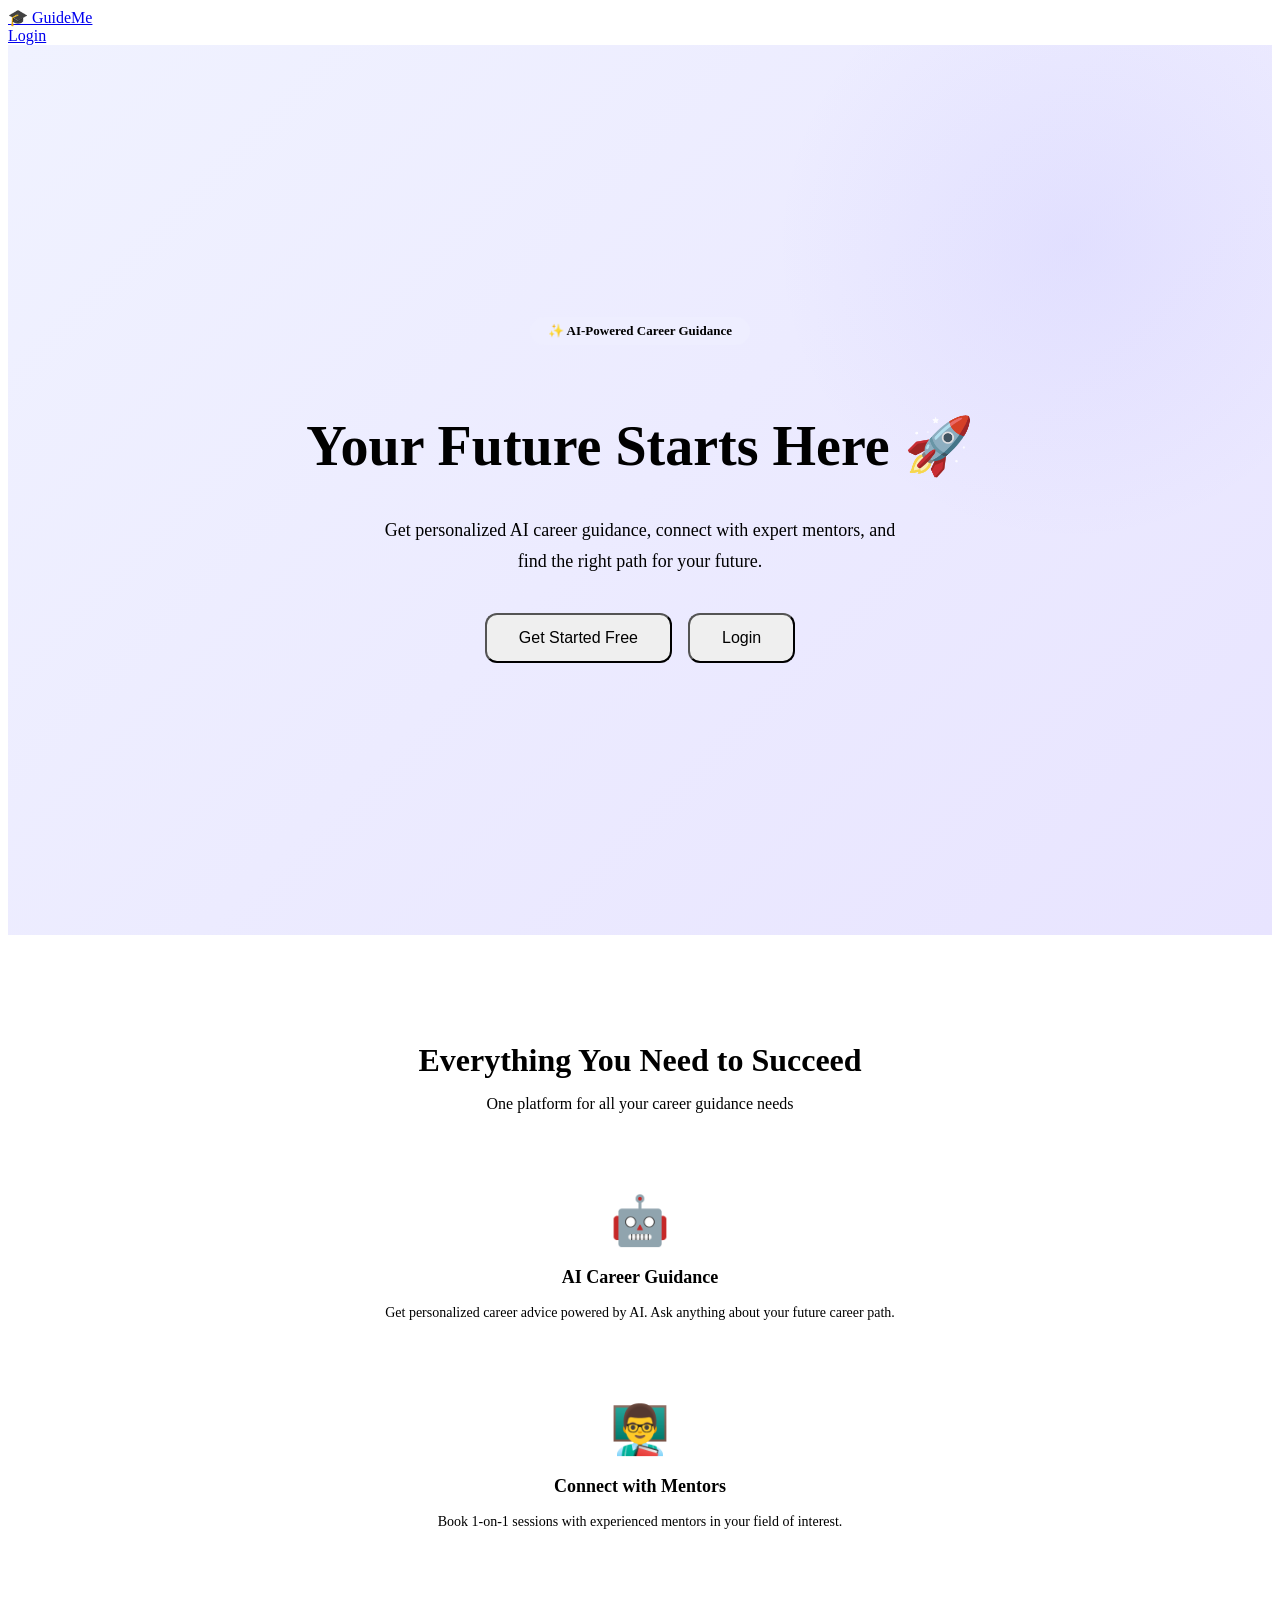
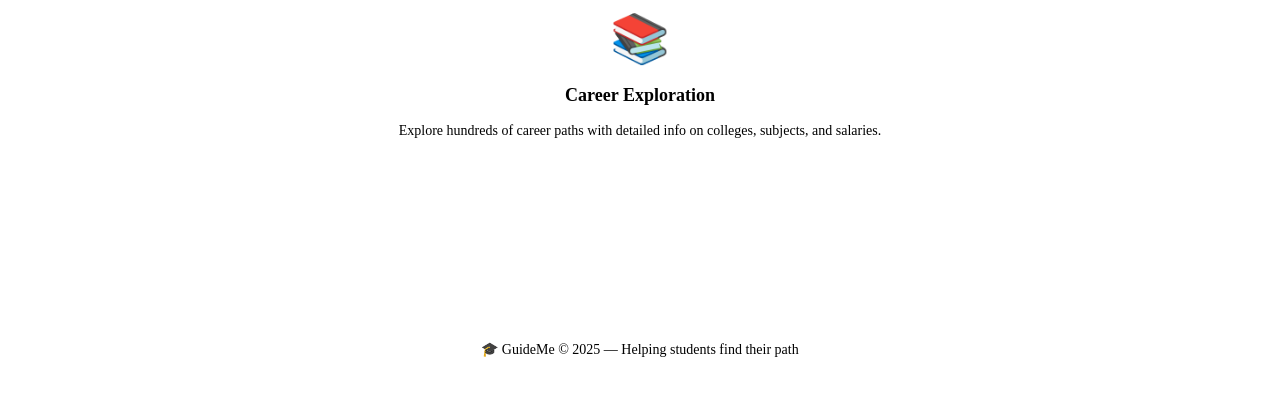
==== index.html @ 63cdf673 "Add files via upload" ====
<!DOCTYPE html>
<html lang="en">
<head>
  <meta charset="UTF-8">
  <meta name="viewport" content="width=device-width, initial-scale=1.0">
  <title>GuideMe — Your Future Starts Here</title>
  <link rel="stylesheet" href="css/style.css">
  <style>
    .hero {
      min-height: 90vh;
      display: flex;
      flex-direction: column;
      align-items: center;
      justify-content: center;
      text-align: center;
      padding: 40px 24px;
      background: linear-gradient(135deg, #F0F2FF 0%, #E8E4FF 100%);
      position: relative;
      overflow: hidden;
    }
    .hero::before {
      content: '';
      position: absolute;
      width: 600px; height: 600px;
      background: radial-gradient(circle, rgba(108,99,255,0.08) 0%, transparent 70%);
      top: -100px; right: -100px;
      border-radius: 50%;
    }
    .hero-badge {
      background: #EEEEFF;
      color: var(--primary);
      padding: 6px 18px;
      border-radius: 20px;
      font-size: 13px;
      font-weight: 600;
      margin-bottom: 24px;
      display: inline-block;
    }
    .hero h1 {
      font-size: 56px;
      font-weight: 800;
      line-height: 1.1;
      color: var(--text);
      margin-bottom: 20px;
    }
    .hero h1 span { color: var(--primary); }
    .hero p {
      font-size: 18px;
      color: var(--text-light);
      max-width: 520px;
      margin-bottom: 36px;
      line-height: 1.7;
    }
    .hero-btns { display: flex; gap: 16px; flex-wrap: wrap; justify-content: center; }
    .hero-btns .btn { padding: 14px 32px; font-size: 16px; border-radius: 12px; }

    .features { padding: 80px 24px; max-width: 1100px; margin: 0 auto; }
    .features h2 {
      text-align: center;
      font-size: 32px;
      font-weight: 800;
      margin-bottom: 8px;
    }
    .features-sub {
      text-align: center;
      color: var(--text-light);
      margin-bottom: 48px;
    }
    .feature-card {
      background: white;
      border-radius: var(--radius);
      padding: 32px;
      box-shadow: var(--shadow);
      text-align: center;
      transition: transform 0.2s;
    }
    .feature-card:hover { transform: translateY(-4px); }
    .feature-icon { font-size: 48px; margin-bottom: 16px; }
    .feature-card h3 { font-size: 18px; font-weight: 700; margin-bottom: 8px; }
    .feature-card p { font-size: 14px; color: var(--text-light); line-height: 1.6; }

    footer {
      text-align: center;
      padding: 32px;
      color: var(--text-light);
      font-size: 14px;
      background: white;
      margin-top: 40px;
    }

    @media (max-width: 768px) {
      .hero h1 { font-size: 36px; }
      .hero p { font-size: 15px; }
    }
  </style>
</head>
<body>

  <!-- NAVBAR -->
  <nav class="navbar">
    <a href="index.html" class="nav-logo">🎓 GuideMe</a>
    <div class="nav-links">
      <a href="login.html">Login</a>
      <a href="register.html" class="btn btn-primary" style="color:white;">Get Started</a>
    </div>
  </nav>

  <!-- HERO -->
  <section class="hero">
    <div class="hero-badge">✨ AI-Powered Career Guidance</div>
    <h1>Your Future <span>Starts Here</span> 🚀</h1>
    <p>Get personalized AI career guidance, connect with expert mentors, and find the right path for your future.</p>
    <div class="hero-btns">
      <a href="register.html"><button class="btn btn-primary">Get Started Free</button></a>
      <a href="login.html"><button class="btn btn-outline">Login</button></a>
    </div>
  </section>

  <!-- FEATURES -->
  <section class="features">
    <h2>Everything You Need to Succeed</h2>
    <p class="features-sub">One platform for all your career guidance needs</p>
    <div class="grid-3">
      <div class="feature-card">
        <div class="feature-icon">🤖</div>
        <h3>AI Career Guidance</h3>
        <p>Get personalized career advice powered by AI. Ask anything about your future career path.</p>
      </div>
      <div class="feature-card">
        <div class="feature-icon">👨‍🏫</div>
        <h3>Connect with Mentors</h3>
        <p>Book 1-on-1 sessions with experienced mentors in your field of interest.</p>
      </div>
      <div class="feature-card">
        <div class="feature-icon">📚</div>
        <h3>Career Exploration</h3>
        <p>Explore hundreds of career paths with detailed info on colleges, subjects, and salaries.</p>
      </div>
    </div>
  </section>

  <footer>🎓 GuideMe © 2025 — Helping students find their path</footer>

</body>
</html>
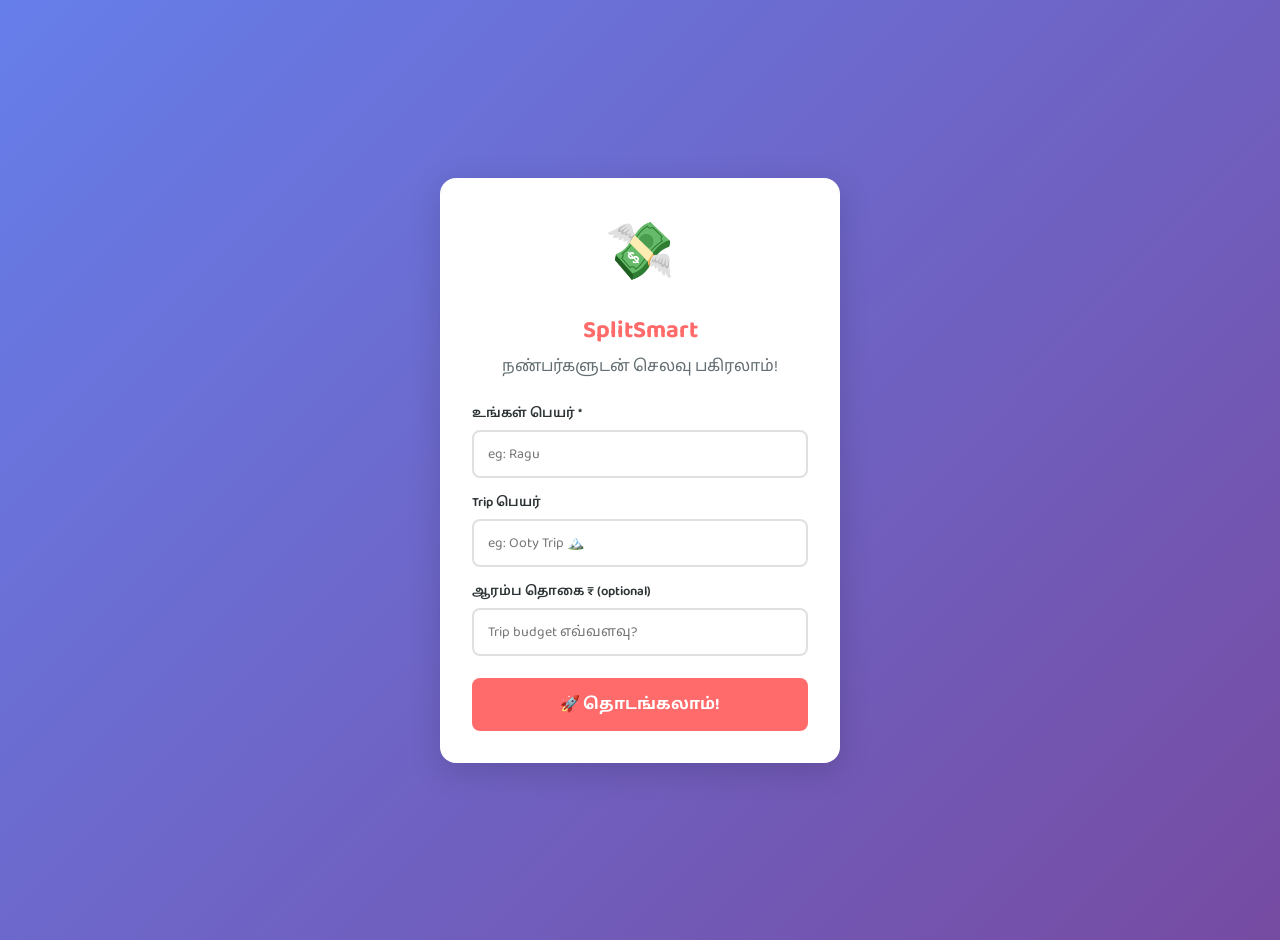
==== commit 3b27e87b: "Split Smart" ====
--- a/index.html
+++ b/index.html
@@ -1,145 +1,16 @@
-<!DOCTYPE html>
-<html lang="en">
-<head>
-  <meta charset="UTF-8">
-  <meta name="viewport" content="width=device-width, initial-scale=1.0">
-  <title>GuideMe — Your Future Starts Here</title>
-  <link rel="stylesheet" href="css/style.css">
-  <style>
-    .hero {
-      min-height: 90vh;
-      display: flex;
-      flex-direction: column;
-      align-items: center;
-      justify-content: center;
-      text-align: center;
-      padding: 40px 24px;
-      background: linear-gradient(135deg, #F0F2FF 0%, #E8E4FF 100%);
-      position: relative;
-      overflow: hidden;
-    }
-    .hero::before {
-      content: '';
-      position: absolute;
-      width: 600px; height: 600px;
-      background: radial-gradient(circle, rgba(108,99,255,0.08) 0%, transparent 70%);
-      top: -100px; right: -100px;
-      border-radius: 50%;
-    }
-    .hero-badge {
-      background: #EEEEFF;
-      color: var(--primary);
-      padding: 6px 18px;
-      border-radius: 20px;
-      font-size: 13px;
-      font-weight: 600;
-      margin-bottom: 24px;
-      display: inline-block;
-    }
-    .hero h1 {
-      font-size: 56px;
-      font-weight: 800;
-      line-height: 1.1;
-      color: var(--text);
-      margin-bottom: 20px;
-    }
-    .hero h1 span { color: var(--primary); }
-    .hero p {
-      font-size: 18px;
-      color: var(--text-light);
-      max-width: 520px;
-      margin-bottom: 36px;
-      line-height: 1.7;
-    }
-    .hero-btns { display: flex; gap: 16px; flex-wrap: wrap; justify-content: center; }
-    .hero-btns .btn { padding: 14px 32px; font-size: 16px; border-radius: 12px; }
-
-    .features { padding: 80px 24px; max-width: 1100px; margin: 0 auto; }
-    .features h2 {
-      text-align: center;
-      font-size: 32px;
-      font-weight: 800;
-      margin-bottom: 8px;
-    }
-    .features-sub {
-      text-align: center;
-      color: var(--text-light);
-      margin-bottom: 48px;
-    }
-    .feature-card {
-      background: white;
-      border-radius: var(--radius);
-      padding: 32px;
-      box-shadow: var(--shadow);
-      text-align: center;
-      transition: transform 0.2s;
-    }
-    .feature-card:hover { transform: translateY(-4px); }
-    .feature-icon { font-size: 48px; margin-bottom: 16px; }
-    .feature-card h3 { font-size: 18px; font-weight: 700; margin-bottom: 8px; }
-    .feature-card p { font-size: 14px; color: var(--text-light); line-height: 1.6; }
-
-    footer {
-      text-align: center;
-      padding: 32px;
-      color: var(--text-light);
-      font-size: 14px;
-      background: white;
-      margin-top: 40px;
-    }
-
-    @media (max-width: 768px) {
-      .hero h1 { font-size: 36px; }
-      .hero p { font-size: 15px; }
-    }
-  </style>
-</head>
-<body>
-
-  <!-- NAVBAR -->
-  <nav class="navbar">
-    <a href="index.html" class="nav-logo">🎓 GuideMe</a>
-    <div class="nav-links">
-      <a href="login.html">Login</a>
-      <a href="register.html" class="btn btn-primary" style="color:white;">Get Started</a>
-    </div>
-  </nav>
-
-  <!-- HERO -->
-  <section class="hero">
-    <div class="hero-badge">✨ AI-Powered Career Guidance</div>
-    <h1>Your Future <span>Starts Here</span> 🚀</h1>
-    <p>Get personalized AI career guidance, connect with expert mentors, and find the right path for your future.</p>
-    <div class="hero-btns">
-      <a href="register.html"><button class="btn btn-primary">Get Started Free</button></a>
-      <a href="login.html"><button class="btn btn-outline">Login</button></a>
-    </div>
-  </section>
-
-  <!-- FEATURES -->
-  <section class="features">
-    <h2>Everything You Need to Succeed</h2>
-    <p class="features-sub">One platform for all your career guidance needs</p>
-    <div class="grid-3">
-      <div class="feature-card">
-        <div class="feature-icon">🤖</div>
-        <h3>AI Career Guidance</h3>
-        <p>Get personalized career advice powered by AI. Ask anything about your future career path.</p>
-      </div>
-      <div class="feature-card">
-        <div class="feature-icon">👨‍🏫</div>
-        <h3>Connect with Mentors</h3>
-        <p>Book 1-on-1 sessions with experienced mentors in your field of interest.</p>
-      </div>
-      <div class="feature-card">
-        <div class="feature-icon">📚</div>
-        <h3>Career Exploration</h3>
-        <p>Explore hundreds of career paths with detailed info on colleges, subjects, and salaries.</p>
-      </div>
-    </div>
-  </section>
-
-  <footer>🎓 GuideMe © 2025 — Helping students find their path</footer>
-
-</body>
-</html>
+<!DOCTYPE html>
+<html lang="en">
+<head>
+    <meta charset="UTF-8">
+    <meta name="viewport" content="width=device-width, initial-scale=1.0">
+    <title>SplitSmart - Expense Splitter</title>
+    <link rel="stylesheet" href="style.css">
+</head>
+<body>
+    <div id="root"></div>
+    <script src="translations.js"></script>
+    <script src="algorithm.js"></script>
+    <script src="upi.js"></script>
+    <script src="app.js"></script>
+</body>
+</html>
--- a/style.css
+++ b/style.css
@@ -0,0 +1,394 @@
+@import url('https://fonts.googleapis.com/css2?family=Baloo+2:wght@400;600;700;800&family=Noto+Sans+Tamil:wght@400;600;700&display=swap');
+ 
+:root {
+    --primary-color: #FF6B6B;
+    --secondary-color: #4ECDC4;
+    --dark-bg: #1a1a1a;
+    --light-bg: #f5f5f5;
+    --text-dark: #2d3436;
+    --text-light: #636e72;
+    --success: #00b894;
+    --warning: #fdcb6e;
+    --danger: #d63031;
+    --border-radius: 12px;
+    --transition: all 0.3s ease;
+}
+ 
+* { margin: 0; padding: 0; box-sizing: border-box; }
+ 
+body {
+    font-family: 'Baloo 2', 'Noto Sans Tamil', -apple-system, sans-serif;
+    background: linear-gradient(135deg, #667eea 0%, #764ba2 100%);
+    min-height: 100vh;
+    color: var(--text-dark);
+}
+ 
+/* ── ONBOARDING ─────────────────────────────────────────── */
+.onboard-wrap {
+    min-height: 100vh;
+    display: flex;
+    flex-direction: column;
+    align-items: center;
+    justify-content: center;
+    padding: 24px 16px;
+    gap: 16px;
+}
+ 
+.onboard-logo {
+    font-size: 64px;
+    text-align: center;
+}
+ 
+.onboard-title {
+    font-size: 32px;
+    font-weight: 800;
+    color: white;
+    letter-spacing: -0.5px;
+}
+ 
+.onboard-sub {
+    font-size: 14px;
+    color: rgba(255,255,255,0.75);
+    margin-top: -8px;
+}
+ 
+.onboard-card {
+    background: white;
+    border-radius: 20px;
+    padding: 28px 24px;
+    width: 100%;
+    max-width: 420px;
+    box-shadow: 0 20px 60px rgba(0,0,0,0.2);
+}
+ 
+.onboard-card-title {
+    font-size: 22px;
+    font-weight: 800;
+    color: var(--primary-color);
+    margin-bottom: 20px;
+}
+ 
+.onboard-note {
+    font-size: 12px;
+    color: #888;
+    background: #fffbea;
+    border-left: 3px solid #FFD93D;
+    padding: 8px 12px;
+    border-radius: 4px;
+    margin-bottom: 16px;
+}
+ 
+.lang-toggle-onboard {
+    display: flex;
+    gap: 10px;
+}
+ 
+/* ── CONTAINER / HEADER ─────────────────────────────────── */
+.container {
+    max-width: 1200px;
+    margin: 0 auto;
+    padding: 20px;
+}
+ 
+.header {
+    background: white;
+    border-radius: var(--border-radius);
+    padding: 18px 24px;
+    margin-bottom: 24px;
+    box-shadow: 0 4px 6px rgba(0,0,0,0.1);
+    display: flex;
+    justify-content: space-between;
+    align-items: center;
+    flex-wrap: wrap;
+    gap: 12px;
+}
+ 
+.header-title {
+    font-size: 24px;
+    font-weight: 800;
+    color: var(--primary-color);
+}
+ 
+.header-sub {
+    font-size: 13px;
+    color: var(--text-light);
+    margin-top: 2px;
+}
+ 
+/* ── LANGUAGE TOGGLE ────────────────────────────────────── */
+.language-toggle { display: flex; gap: 8px; }
+ 
+.lang-btn {
+    padding: 7px 16px;
+    border: 2px solid var(--secondary-color);
+    background: white;
+    color: var(--secondary-color);
+    border-radius: 20px;
+    cursor: pointer;
+    font-weight: 700;
+    font-family: inherit;
+    transition: var(--transition);
+    font-size: 13px;
+}
+ 
+.lang-btn.active { background: var(--secondary-color); color: white; }
+.lang-btn:hover { transform: translateY(-2px); }
+ 
+/* ── GRID ───────────────────────────────────────────────── */
+.content {
+    display: grid;
+    grid-template-columns: 1fr 1fr;
+    gap: 20px;
+    margin-bottom: 24px;
+}
+ 
+@media (max-width: 768px) {
+    .content { grid-template-columns: 1fr; }
+    .header { flex-direction: column; align-items: flex-start; }
+}
+ 
+/* ── CARDS ──────────────────────────────────────────────── */
+.card {
+    background: white;
+    border-radius: var(--border-radius);
+    padding: 24px;
+    box-shadow: 0 4px 6px rgba(0,0,0,0.1);
+    transition: var(--transition);
+    margin-bottom: 20px;
+}
+ 
+.card:hover { box-shadow: 0 8px 20px rgba(0,0,0,0.12); }
+ 
+.card-title {
+    font-size: 18px;
+    font-weight: 800;
+    margin-bottom: 18px;
+    color: var(--primary-color);
+    display: flex;
+    align-items: center;
+    gap: 8px;
+}
+ 
+/* ── FORMS ──────────────────────────────────────────────── */
+.form-group { margin-bottom: 14px; }
+ 
+.form-group label {
+    display: block;
+    margin-bottom: 6px;
+    font-weight: 600;
+    color: var(--text-dark);
+    font-size: 13px;
+}
+ 
+.form-group input,
+.form-group select,
+.form-group textarea {
+    width: 100%;
+    padding: 11px 14px;
+    border: 2px solid #e0e0e0;
+    border-radius: 8px;
+    font-size: 14px;
+    transition: var(--transition);
+    font-family: inherit;
+    background: white;
+}
+ 
+.form-group input:focus,
+.form-group select:focus {
+    outline: none;
+    border-color: var(--secondary-color);
+    box-shadow: 0 0 0 3px rgba(78,205,196,0.12);
+}
+ 
+.form-row {
+    display: grid;
+    grid-template-columns: 1fr 1fr;
+    gap: 14px;
+}
+ 
+@media (max-width: 500px) { .form-row { grid-template-columns: 1fr; } }
+ 
+/* ── CHECKBOXES ─────────────────────────────────────────── */
+.checkbox-group {
+    display: grid;
+    grid-template-columns: repeat(auto-fill, minmax(110px, 1fr));
+    gap: 8px;
+    margin-top: 8px;
+}
+ 
+.checkbox-item {
+    display: flex;
+    align-items: center;
+    gap: 6px;
+    padding: 6px 10px;
+    border: 1.5px solid #e0e0e0;
+    border-radius: 8px;
+    cursor: pointer;
+    transition: var(--transition);
+}
+ 
+.checkbox-item:has(input:checked) {
+    border-color: var(--secondary-color);
+    background: rgba(78,205,196,0.08);
+}
+ 
+.checkbox-item input { width: 16px; height: 16px; cursor: pointer; }
+.checkbox-item label { margin: 0; cursor: pointer; font-size: 13px; }
+ 
+/* ── BUTTONS ────────────────────────────────────────────── */
+.btn {
+    padding: 11px 22px;
+    border: none;
+    border-radius: 8px;
+    font-size: 14px;
+    font-weight: 700;
+    cursor: pointer;
+    transition: var(--transition);
+    font-family: inherit;
+    display: inline-flex;
+    align-items: center;
+    justify-content: center;
+    gap: 6px;
+}
+ 
+.btn-primary { background: var(--primary-color); color: white; }
+.btn-primary:hover { background: #ff5252; transform: translateY(-2px); box-shadow: 0 4px 12px rgba(255,107,107,0.3); }
+ 
+.btn-secondary { background: var(--secondary-color); color: white; }
+.btn-secondary:hover { background: #45b8ad; transform: translateY(-2px); }
+ 
+.btn-danger { background: var(--danger); color: white; }
+.btn-danger:hover { background: #c5202c; }
+ 
+.btn-success { background: var(--success); color: white; }
+ 
+.btn-small { padding: 7px 12px; font-size: 12px; }
+ 
+/* ── MEMBER / EXPENSE ITEMS ─────────────────────────────── */
+.member-item,
+.expense-item {
+    background: var(--light-bg);
+    padding: 12px 14px;
+    border-radius: 8px;
+    margin-bottom: 8px;
+    display: flex;
+    justify-content: space-between;
+    align-items: center;
+    transition: var(--transition);
+}
+ 
+.member-item:hover,
+.expense-item:hover { background: #ebebeb; }
+ 
+.member-name { font-weight: 700; color: var(--text-dark); }
+.member-balance { font-size: 13px; font-weight: 600; margin-top: 2px; }
+.balance-owes { color: var(--danger); }
+.balance-owed { color: var(--success); }
+ 
+/* ME badge */
+.me-badge {
+    display: inline-block;
+    background: #FFD93D;
+    color: #000;
+    font-size: 10px;
+    font-weight: 800;
+    padding: 1px 6px;
+    border-radius: 10px;
+    margin-left: 6px;
+    vertical-align: middle;
+}
+ 
+.expense-desc { font-weight: 700; color: var(--text-dark); margin-bottom: 4px; }
+.expense-meta { font-size: 12px; color: var(--text-light); }
+ 
+.badge {
+    display: inline-block;
+    padding: 3px 10px;
+    border-radius: 20px;
+    font-size: 11px;
+    font-weight: 700;
+}
+ 
+.badge-category { background: #e8f4f8; color: #0a5f7e; }
+ 
+/* ── BALANCE SUMMARY ────────────────────────────────────── */
+.balance-summary {
+    background: linear-gradient(135deg, #667eea 0%, #764ba2 100%);
+    color: white;
+    padding: 20px;
+    border-radius: var(--border-radius);
+    text-align: center;
+    margin-bottom: 20px;
+    display: grid;
+    grid-template-columns: repeat(3, 1fr);
+    gap: 10px;
+}
+ 
+.summary-stat { padding: 8px 0; }
+.summary-label { font-size: 11px; opacity: 0.85; text-transform: uppercase; letter-spacing: 0.8px; }
+.summary-value { font-size: 22px; font-weight: 800; margin-top: 4px; }
+ 
+/* ── SETTLEMENT CARDS ───────────────────────────────────── */
+.settlement-card {
+    background: linear-gradient(135deg, #667eea 0%, #764ba2 100%);
+    color: white;
+    padding: 20px;
+    border-radius: 12px;
+    margin-bottom: 14px;
+}
+ 
+.settlement-from { font-size: 13px; opacity: 0.9; margin-bottom: 6px; }
+.settlement-amount { font-size: 28px; font-weight: 800; margin-bottom: 6px; }
+.settlement-to { font-size: 13px; opacity: 0.9; margin-bottom: 14px; }
+ 
+.settlement-buttons { display: flex; gap: 10px; }
+ 
+.upi-button {
+    background: rgba(255,255,255,0.18);
+    color: white;
+    border: 2px solid white;
+    padding: 10px 16px;
+    border-radius: 8px;
+    cursor: pointer;
+    font-weight: 700;
+    font-family: inherit;
+    font-size: 13px;
+    flex: 1;
+    transition: var(--transition);
+}
+ 
+.upi-button:hover { background: rgba(255,255,255,0.28); transform: translateY(-1px); }
+ 
+/* ── EMPTY STATE ────────────────────────────────────────── */
+.empty-state {
+    text-align: center;
+    padding: 32px 20px;
+    color: var(--text-light);
+    font-size: 14px;
+}
+ 
+/* ── TOAST MESSAGES ─────────────────────────────────────── */
+.success-message,
+.error-message,
+.info-message {
+    position: fixed;
+    top: 20px;
+    right: 20px;
+    z-index: 2000;
+    padding: 12px 20px;
+    border-radius: 10px;
+    font-weight: 700;
+    font-size: 14px;
+    box-shadow: 0 4px 20px rgba(0,0,0,0.2);
+    animation: toastIn 0.3s ease;
+    max-width: 300px;
+}
+ 
+.success-message { background: #d4edda; color: #155724; border: 1px solid #c3e6cb; }
+.error-message   { background: #f8d7da; color: #721c24; border: 1px solid #f5c6cb; }
+.info-message    { background: #d1ecf1; color: #0c5460; border: 1px solid #bee5eb; }
+ 
+@keyframes toastIn {
+    from { transform: translateX(120%); opacity: 0; }
+    to   { transform: translateX(0);    opacity: 1; }
+}
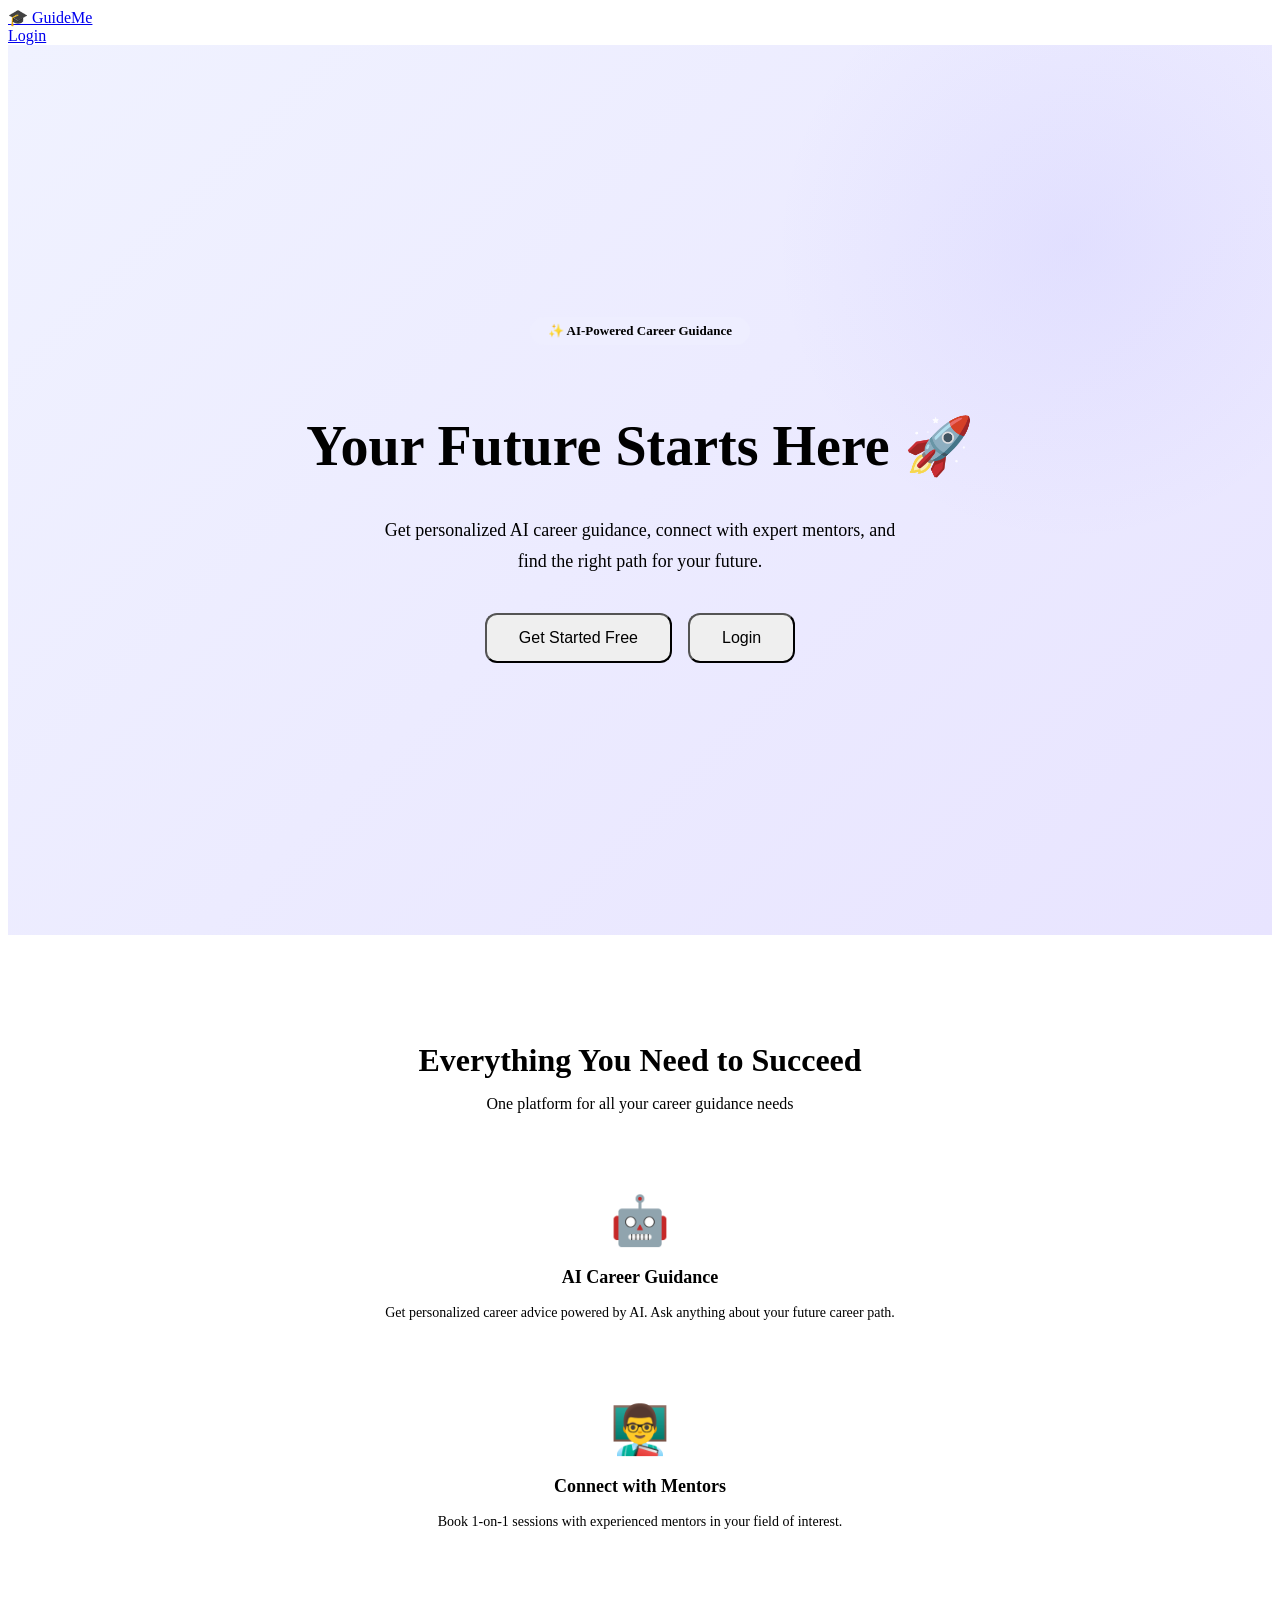
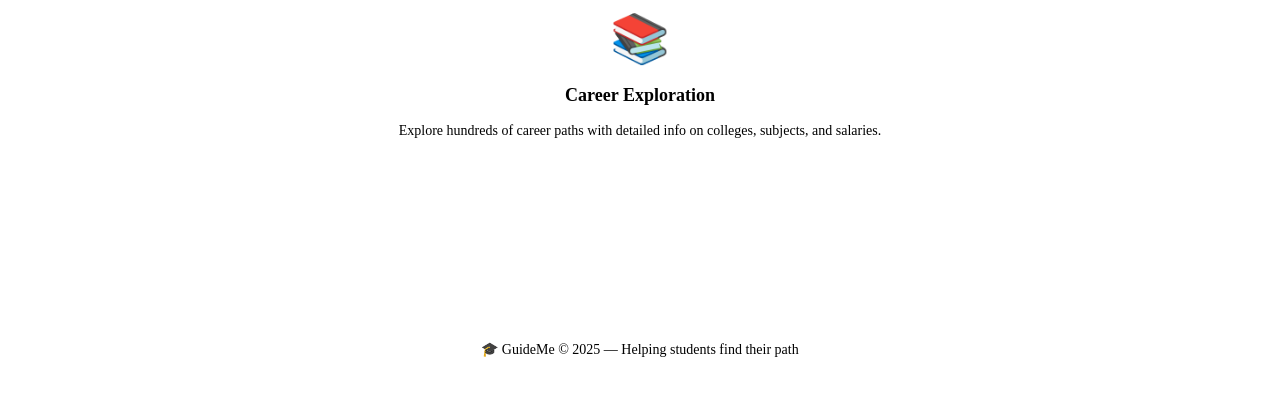
==== commit bd7e724d: "GuideMe" ====
--- a/index.html
+++ b/index.html
@@ -1,16 +1,145 @@
-<!DOCTYPE html>
-<html lang="en">
-<head>
-    <meta charset="UTF-8">
-    <meta name="viewport" content="width=device-width, initial-scale=1.0">
-    <title>SplitSmart - Expense Splitter</title>
-    <link rel="stylesheet" href="style.css">
-</head>
-<body>
-    <div id="root"></div>
-    <script src="translations.js"></script>
-    <script src="algorithm.js"></script>
-    <script src="upi.js"></script>
-    <script src="app.js"></script>
-</body>
-</html>
+<!DOCTYPE html>
+<html lang="en">
+<head>
+  <meta charset="UTF-8">
+  <meta name="viewport" content="width=device-width, initial-scale=1.0">
+  <title>GuideMe — Your Future Starts Here</title>
+  <link rel="stylesheet" href="css/style.css">
+  <style>
+    .hero {
+      min-height: 90vh;
+      display: flex;
+      flex-direction: column;
+      align-items: center;
+      justify-content: center;
+      text-align: center;
+      padding: 40px 24px;
+      background: linear-gradient(135deg, #F0F2FF 0%, #E8E4FF 100%);
+      position: relative;
+      overflow: hidden;
+    }
+    .hero::before {
+      content: '';
+      position: absolute;
+      width: 600px; height: 600px;
+      background: radial-gradient(circle, rgba(108,99,255,0.08) 0%, transparent 70%);
+      top: -100px; right: -100px;
+      border-radius: 50%;
+    }
+    .hero-badge {
+      background: #EEEEFF;
+      color: var(--primary);
+      padding: 6px 18px;
+      border-radius: 20px;
+      font-size: 13px;
+      font-weight: 600;
+      margin-bottom: 24px;
+      display: inline-block;
+    }
+    .hero h1 {
+      font-size: 56px;
+      font-weight: 800;
+      line-height: 1.1;
+      color: var(--text);
+      margin-bottom: 20px;
+    }
+    .hero h1 span { color: var(--primary); }
+    .hero p {
+      font-size: 18px;
+      color: var(--text-light);
+      max-width: 520px;
+      margin-bottom: 36px;
+      line-height: 1.7;
+    }
+    .hero-btns { display: flex; gap: 16px; flex-wrap: wrap; justify-content: center; }
+    .hero-btns .btn { padding: 14px 32px; font-size: 16px; border-radius: 12px; }
+
+    .features { padding: 80px 24px; max-width: 1100px; margin: 0 auto; }
+    .features h2 {
+      text-align: center;
+      font-size: 32px;
+      font-weight: 800;
+      margin-bottom: 8px;
+    }
+    .features-sub {
+      text-align: center;
+      color: var(--text-light);
+      margin-bottom: 48px;
+    }
+    .feature-card {
+      background: white;
+      border-radius: var(--radius);
+      padding: 32px;
+      box-shadow: var(--shadow);
+      text-align: center;
+      transition: transform 0.2s;
+    }
+    .feature-card:hover { transform: translateY(-4px); }
+    .feature-icon { font-size: 48px; margin-bottom: 16px; }
+    .feature-card h3 { font-size: 18px; font-weight: 700; margin-bottom: 8px; }
+    .feature-card p { font-size: 14px; color: var(--text-light); line-height: 1.6; }
+
+    footer {
+      text-align: center;
+      padding: 32px;
+      color: var(--text-light);
+      font-size: 14px;
+      background: white;
+      margin-top: 40px;
+    }
+
+    @media (max-width: 768px) {
+      .hero h1 { font-size: 36px; }
+      .hero p { font-size: 15px; }
+    }
+  </style>
+</head>
+<body>
+
+  <!-- NAVBAR -->
+  <nav class="navbar">
+    <a href="index.html" class="nav-logo">🎓 GuideMe</a>
+    <div class="nav-links">
+      <a href="login.html">Login</a>
+      <a href="register.html" class="btn btn-primary" style="color:white;">Get Started</a>
+    </div>
+  </nav>
+
+  <!-- HERO -->
+  <section class="hero">
+    <div class="hero-badge">✨ AI-Powered Career Guidance</div>
+    <h1>Your Future <span>Starts Here</span> 🚀</h1>
+    <p>Get personalized AI career guidance, connect with expert mentors, and find the right path for your future.</p>
+    <div class="hero-btns">
+      <a href="register.html"><button class="btn btn-primary">Get Started Free</button></a>
+      <a href="login.html"><button class="btn btn-outline">Login</button></a>
+    </div>
+  </section>
+
+  <!-- FEATURES -->
+  <section class="features">
+    <h2>Everything You Need to Succeed</h2>
+    <p class="features-sub">One platform for all your career guidance needs</p>
+    <div class="grid-3">
+      <div class="feature-card">
+        <div class="feature-icon">🤖</div>
+        <h3>AI Career Guidance</h3>
+        <p>Get personalized career advice powered by AI. Ask anything about your future career path.</p>
+      </div>
+      <div class="feature-card">
+        <div class="feature-icon">👨‍🏫</div>
+        <h3>Connect with Mentors</h3>
+        <p>Book 1-on-1 sessions with experienced mentors in your field of interest.</p>
+      </div>
+      <div class="feature-card">
+        <div class="feature-icon">📚</div>
+        <h3>Career Exploration</h3>
+        <p>Explore hundreds of career paths with detailed info on colleges, subjects, and salaries.</p>
+      </div>
+    </div>
+  </section>
+
+  <footer>🎓 GuideMe © 2025 — Helping students find their path</footer>
+
+</body>
+</html>
